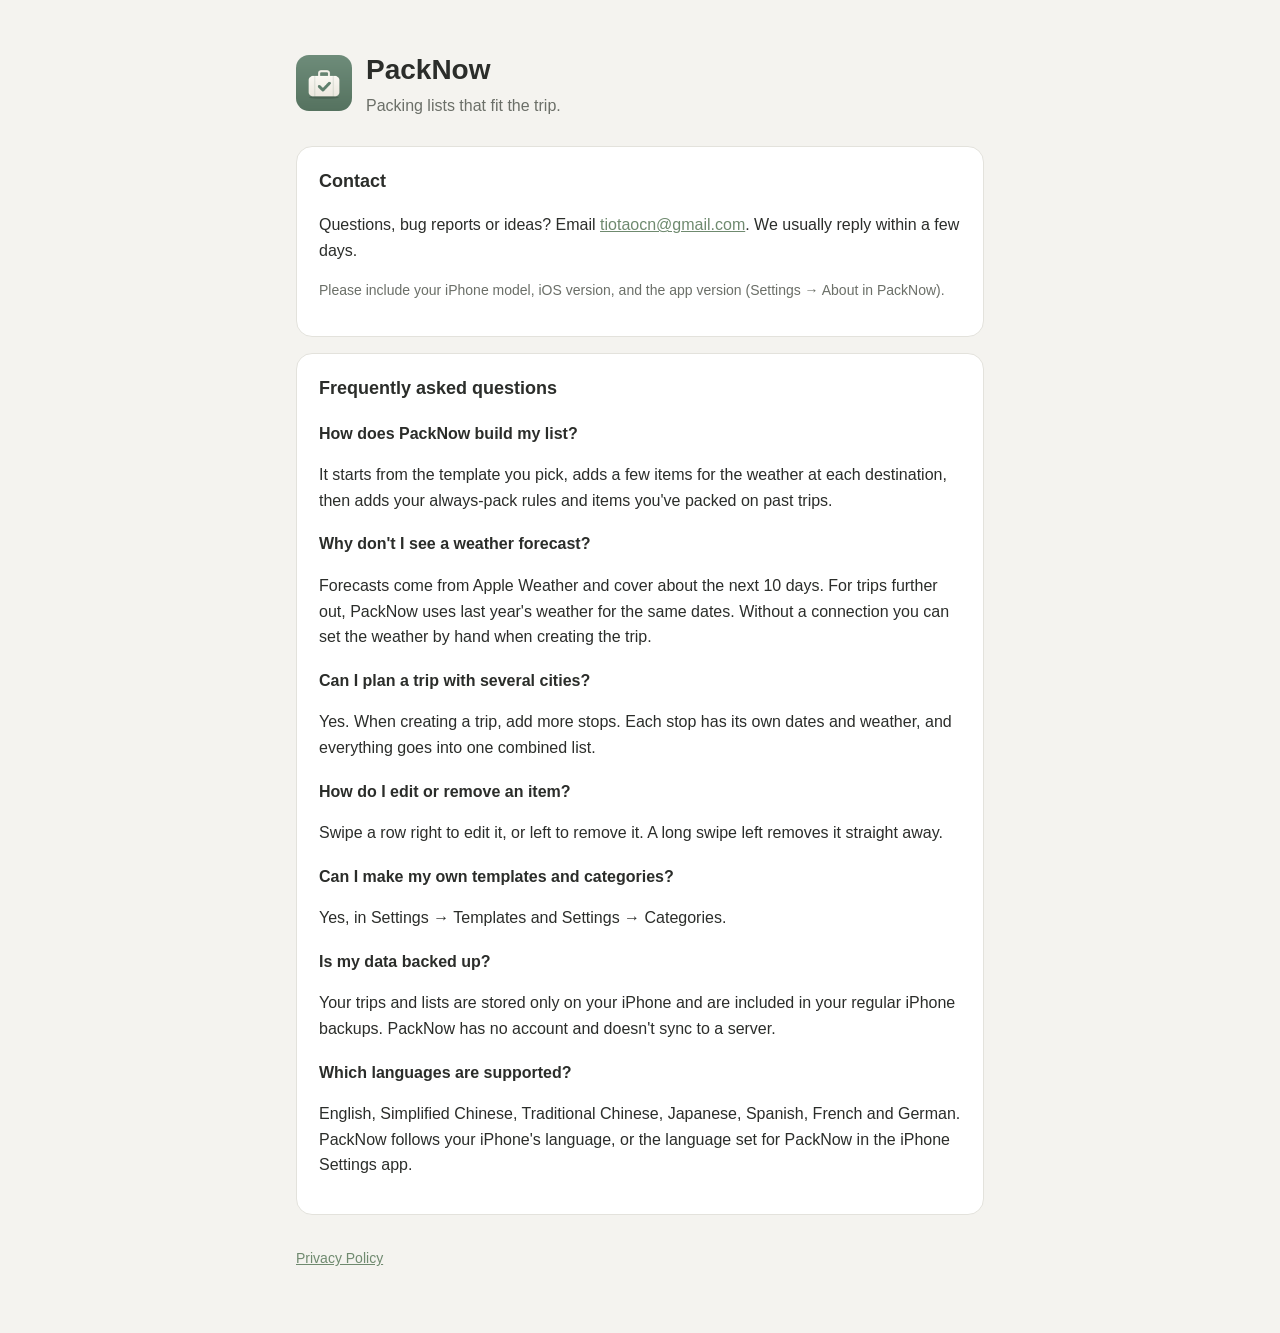
==== index.html @ f4491e7a "Support and privacy pages for PackNow Co-Authored-By: Claude Opus 5.5 <noreply@anthropic.com> Claude" ====
<!doctype html>
<html lang="en">
<head>
<meta charset="utf-8">
<meta name="viewport" content="width=device-width, initial-scale=1">
<title>PackNow – Help & Support</title>
<meta name="description" content="Help and support for PackNow, the packing list app for iPhone.">
<link rel="stylesheet" href="style.css">
</head>
<body>
<main>
  <header>
    <img src="icon.png" alt="" onerror="this.remove()">
    <div><h1>PackNow</h1><p>Packing lists that fit the trip.</p></div>
  </header>

  <section>
    <h2>Contact</h2>
    <p>Questions, bug reports or ideas? Email <a href="mailto:tiotaocn@gmail.com">tiotaocn@gmail.com</a>. We usually reply within a few days.</p>
    <p class="muted">Please include your iPhone model, iOS version, and the app version (Settings → About in PackNow).</p>
  </section>

  <section>
    <h2>Frequently asked questions</h2>

    <h3>How does PackNow build my list?</h3>
    <p>It starts from the template you pick, adds a few items for the weather at each destination, then adds your always-pack rules and items you've packed on past trips.</p>

    <h3>Why don't I see a weather forecast?</h3>
    <p>Forecasts come from Apple Weather and cover about the next 10 days. For trips further out, PackNow uses last year's weather for the same dates. Without a connection you can set the weather by hand when creating the trip.</p>

    <h3>Can I plan a trip with several cities?</h3>
    <p>Yes. When creating a trip, add more stops. Each stop has its own dates and weather, and everything goes into one combined list.</p>

    <h3>How do I edit or remove an item?</h3>
    <p>Swipe a row right to edit it, or left to remove it. A long swipe left removes it straight away.</p>

    <h3>Can I make my own templates and categories?</h3>
    <p>Yes, in Settings → Templates and Settings → Categories.</p>

    <h3>Is my data backed up?</h3>
    <p>Your trips and lists are stored only on your iPhone and are included in your regular iPhone backups. PackNow has no account and doesn't sync to a server.</p>

    <h3>Which languages are supported?</h3>
    <p>English, Simplified Chinese, Traditional Chinese, Japanese, Spanish, French and German. PackNow follows your iPhone's language, or the language set for PackNow in the iPhone Settings app.</p>
  </section>

  <nav><a href="privacy.html">Privacy Policy</a></nav>
</main>
</body>
</html>
---- style.css ----
:root { --bg:#f4f3ef; --card:#ffffff; --text:#2b2d2a; --muted:#6b6f68; --line:#e3e2dc; --accent:#6f8a6f; }
@media (prefers-color-scheme: dark) { :root { --bg:#151614; --card:#1f201e; --text:#ecebe6; --muted:#a3a69f; --line:#2f312d; --accent:#9db59c; } }
* { box-sizing: border-box; }
body { margin:0; background:var(--bg); color:var(--text); font:16px/1.6 -apple-system, BlinkMacSystemFont, "Segoe UI", "PingFang SC", "Hiragino Sans", sans-serif; }
main { max-width:720px; margin:0 auto; padding:48px 16px 64px; }
header { display:flex; align-items:center; gap:14px; margin-bottom:28px; }
header img { width:56px; height:56px; border-radius:13px; }
header h1 { margin:0; font-size:28px; }
header p { margin:0; color:var(--muted); }
section { background:var(--card); border:1px solid var(--line); border-radius:16px; padding:20px 22px; margin:16px 0; }
h2 { font-size:18px; margin:0 0 8px; }
h3 { font-size:16px; margin:18px 0 4px; }
p, li { color:var(--text); }
.muted { color:var(--muted); font-size:14px; }
a { color:var(--accent); }
nav { margin-top:32px; font-size:14px; color:var(--muted); }
ul { padding-left:20px; }
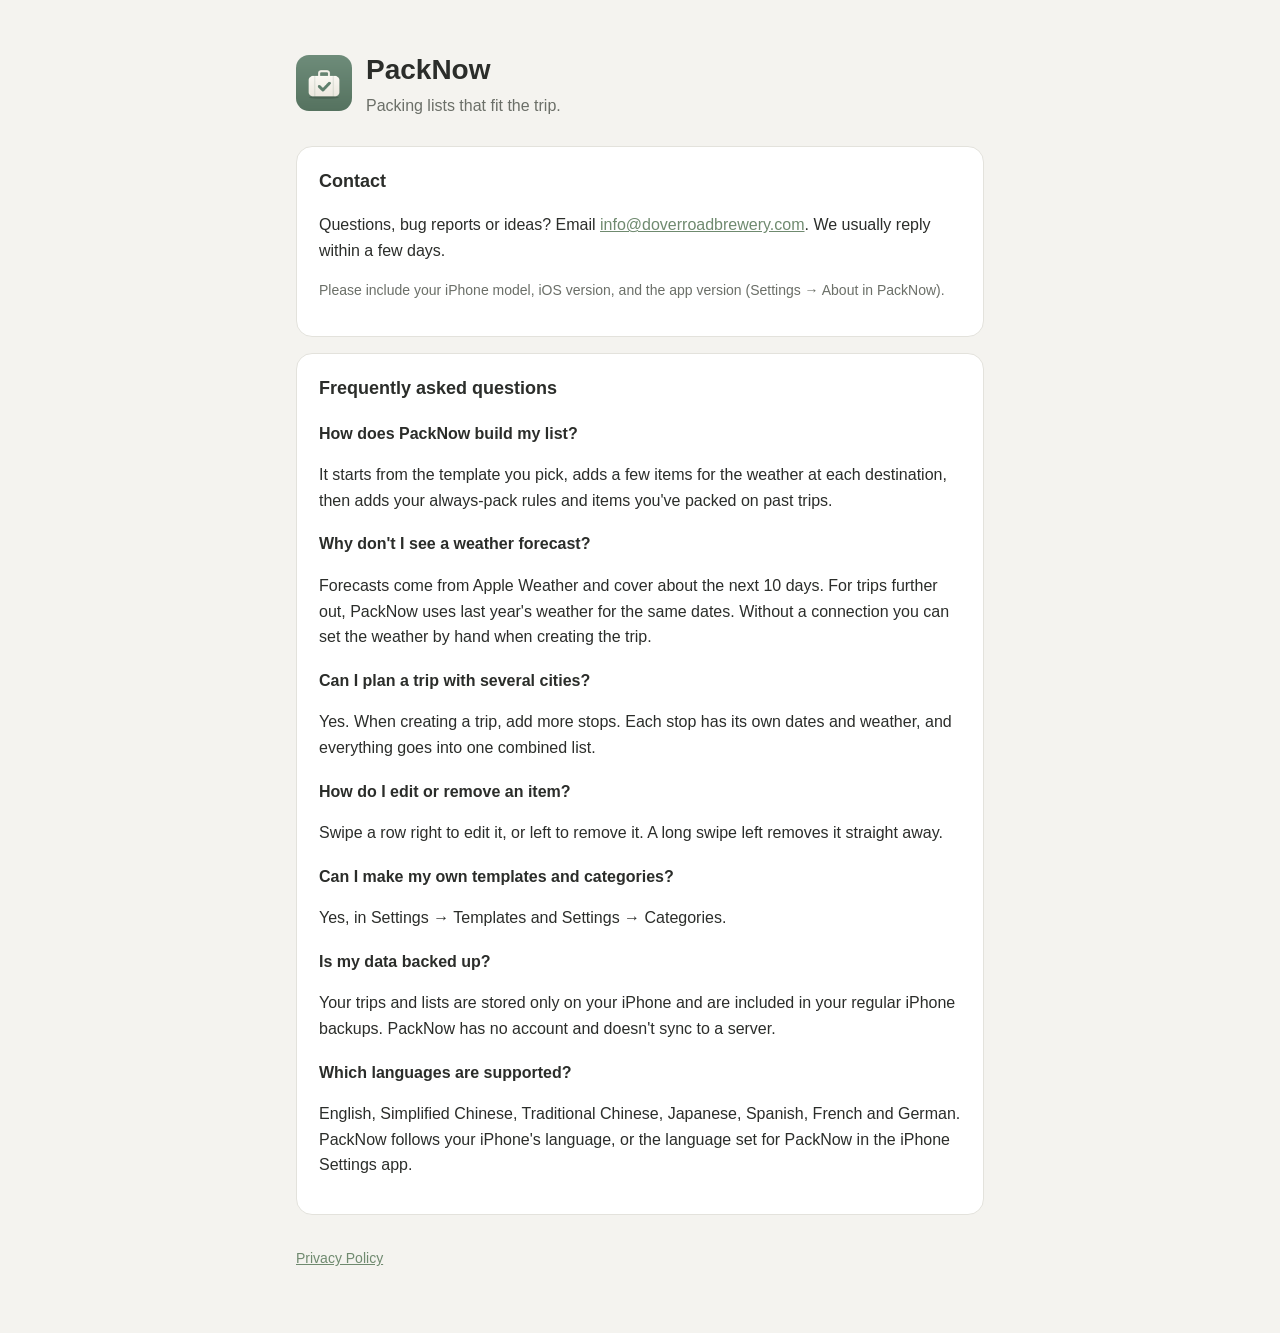
==== commit 48c48298: "Use info@doverroadbrewery.com as contact Co-Authored-By: Claude Opus 5.5 <noreply@anthropic.com> Cla" ====
--- a/index.html
+++ b/index.html
@@ -16,7 +16,7 @@
 
   <section>
     <h2>Contact</h2>
-    <p>Questions, bug reports or ideas? Email <a href="mailto:tiotaocn@gmail.com">tiotaocn@gmail.com</a>. We usually reply within a few days.</p>
+    <p>Questions, bug reports or ideas? Email <a href="mailto:info@doverroadbrewery.com">info@doverroadbrewery.com</a>. We usually reply within a few days.</p>
     <p class="muted">Please include your iPhone model, iOS version, and the app version (Settings → About in PackNow).</p>
   </section>
 
